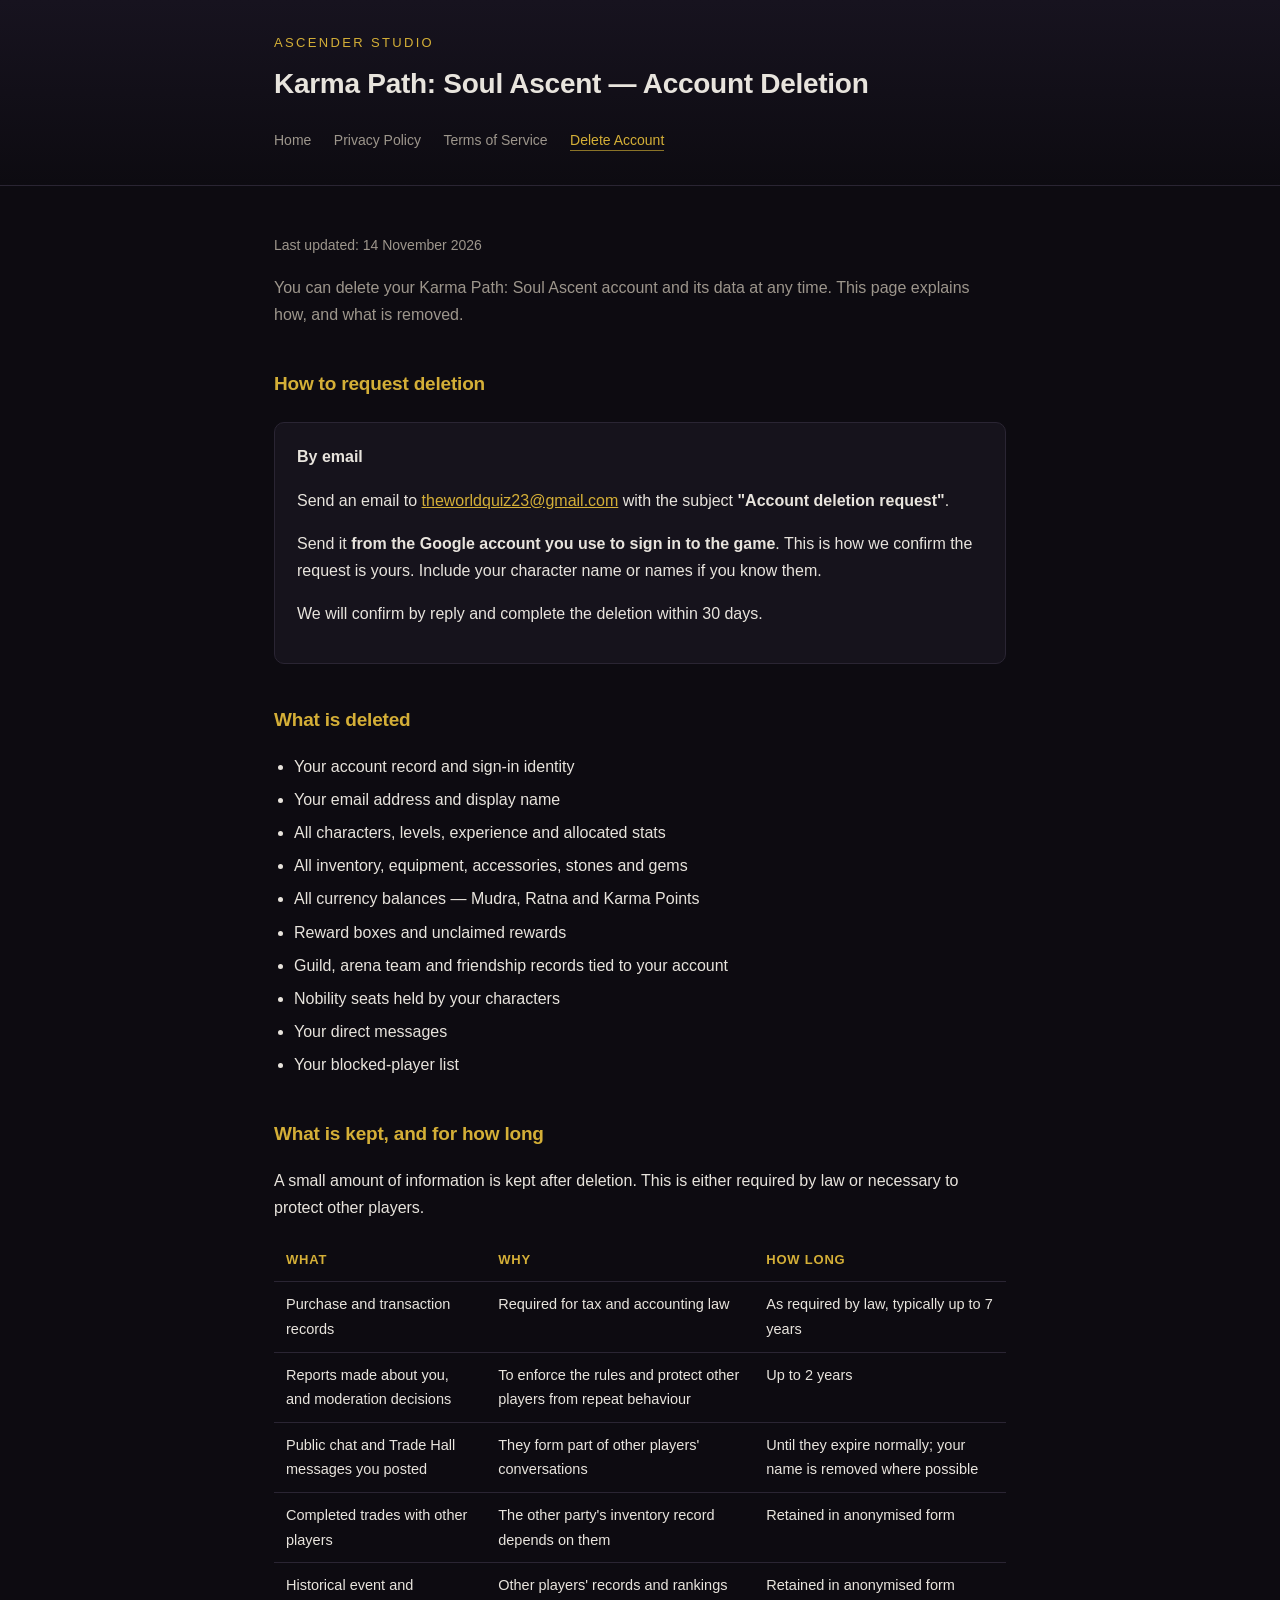
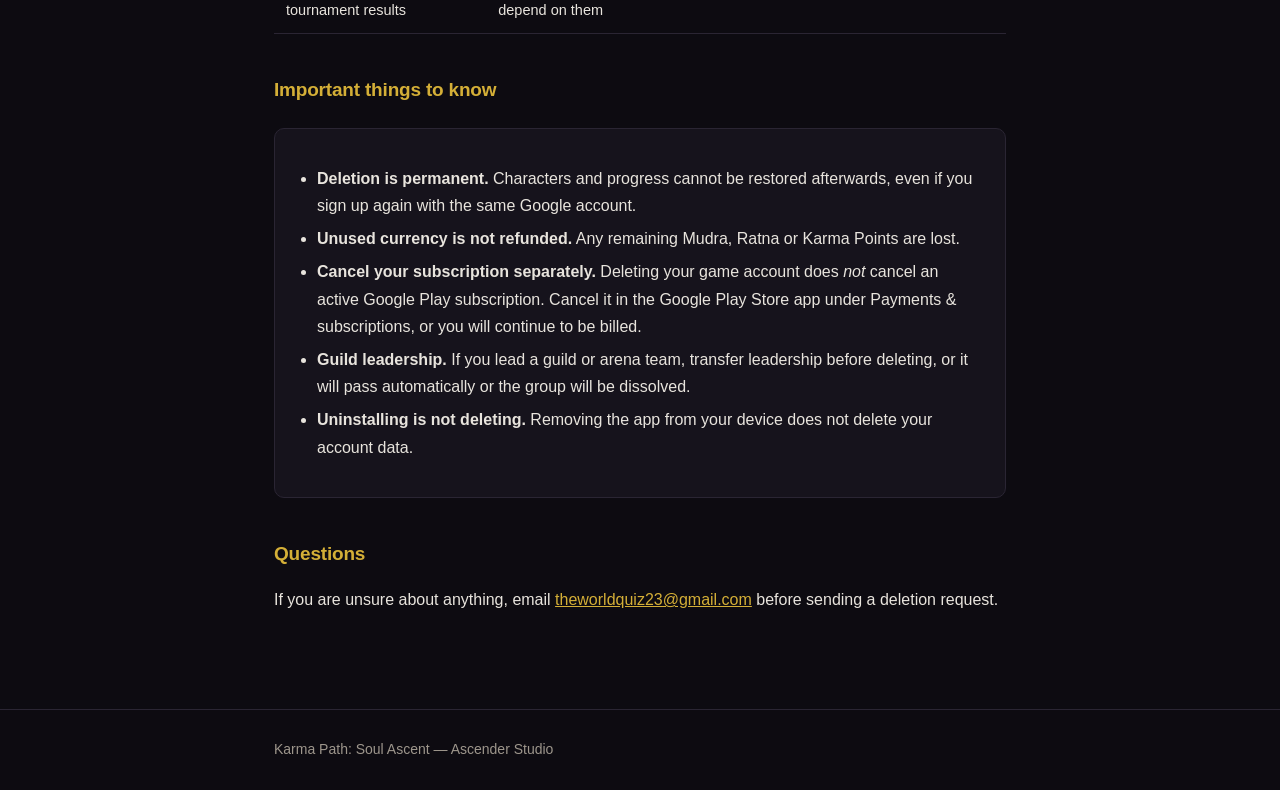
==== karma-path/delete-account.html @ 5b39ab26 "Add files via upload" ====
<!DOCTYPE html>
<html lang="en">
<head>
<meta charset="utf-8">
<meta name="viewport" content="width=device-width, initial-scale=1">
<title>Delete Your Account — Karma Path: Soul Ascent</title>
<link rel="stylesheet" href="../style.css">
</head>
<body>

<header class="site">
  <div class="wrap">
    <p class="brand">Ascender Studio</p>
    <h1 class="title">Karma Path: Soul Ascent — Account Deletion</h1>
    <nav>
      <a href="../index.html">Home</a>
      <a href="privacy.html">Privacy Policy</a>
      <a href="terms.html">Terms of Service</a>
      <a href="delete-account.html" aria-current="page">Delete Account</a>
    </nav>
  </div>
</header>

<main class="wrap">

<p class="meta">Last updated: 14 November 2026</p>

<p class="lead">You can delete your Karma Path: Soul Ascent account and its data at any time. This page explains how, and what is removed.</p>

<h2>How to request deletion</h2>

<div class="card">
<h3>By email</h3>
<p>Send an email to <a href="mailto:theworldquiz23@gmail.com?subject=Account%20deletion%20request">theworldquiz23@gmail.com</a> with the subject <strong>"Account deletion request"</strong>.</p>
<p>Send it <strong>from the Google account you use to sign in to the game</strong>. This is how we confirm the request is yours. Include your character name or names if you know them.</p>
<p>We will confirm by reply and complete the deletion within 30 days.</p>
</div>

<h2>What is deleted</h2>
<ul>
  <li>Your account record and sign-in identity</li>
  <li>Your email address and display name</li>
  <li>All characters, levels, experience and allocated stats</li>
  <li>All inventory, equipment, accessories, stones and gems</li>
  <li>All currency balances — Mudra, Ratna and Karma Points</li>
  <li>Reward boxes and unclaimed rewards</li>
  <li>Guild, arena team and friendship records tied to your account</li>
  <li>Nobility seats held by your characters</li>
  <li>Your direct messages</li>
  <li>Your blocked-player list</li>
</ul>

<h2>What is kept, and for how long</h2>
<p>A small amount of information is kept after deletion. This is either required by law or necessary to protect other players.</p>
<table>
  <tr><th>What</th><th>Why</th><th>How long</th></tr>
  <tr>
    <td>Purchase and transaction records</td>
    <td>Required for tax and accounting law</td>
    <td>As required by law, typically up to 7 years</td>
  </tr>
  <tr>
    <td>Reports made about you, and moderation decisions</td>
    <td>To enforce the rules and protect other players from repeat behaviour</td>
    <td>Up to 2 years</td>
  </tr>
  <tr>
    <td>Public chat and Trade Hall messages you posted</td>
    <td>They form part of other players' conversations</td>
    <td>Until they expire normally; your name is removed where possible</td>
  </tr>
  <tr>
    <td>Completed trades with other players</td>
    <td>The other party's inventory record depends on them</td>
    <td>Retained in anonymised form</td>
  </tr>
  <tr>
    <td>Historical event and tournament results</td>
    <td>Other players' records and rankings depend on them</td>
    <td>Retained in anonymised form</td>
  </tr>
</table>

<h2>Important things to know</h2>
<div class="card">
<ul>
  <li><strong>Deletion is permanent.</strong> Characters and progress cannot be restored afterwards, even if you sign up again with the same Google account.</li>
  <li><strong>Unused currency is not refunded.</strong> Any remaining Mudra, Ratna or Karma Points are lost.</li>
  <li><strong>Cancel your subscription separately.</strong> Deleting your game account does <em>not</em> cancel an active Google Play subscription. Cancel it in the Google Play Store app under Payments &amp; subscriptions, or you will continue to be billed.</li>
  <li><strong>Guild leadership.</strong> If you lead a guild or arena team, transfer leadership before deleting, or it will pass automatically or the group will be dissolved.</li>
  <li><strong>Uninstalling is not deleting.</strong> Removing the app from your device does not delete your account data.</li>
</ul>
</div>

<h2>Questions</h2>
<p>If you are unsure about anything, email <a href="mailto:theworldquiz23@gmail.com">theworldquiz23@gmail.com</a> before sending a deletion request.</p>

</main>

<footer class="site">
  <div class="wrap">
    Karma Path: Soul Ascent — Ascender Studio
  </div>
</footer>

</body>
</html>
---- style.css ----
:root {
  --bg: #0d0b11;
  --panel: #16131c;
  --gold: #d4af37;
  --gold-dim: #8a7328;
  --text: #e8e4dd;
  --muted: #9d968c;
  --line: #2a2533;
}
* { box-sizing: border-box; }
body {
  margin: 0;
  background: var(--bg);
  color: var(--text);
  font: 16px/1.7 -apple-system, BlinkMacSystemFont, "Segoe UI", Roboto, Helvetica, Arial, sans-serif;
}
.wrap { max-width: 780px; margin: 0 auto; padding: 48px 24px 80px; }
header.site {
  border-bottom: 1px solid var(--line);
  background: linear-gradient(180deg, #17131f 0%, var(--bg) 100%);
}
header.site .wrap { padding: 32px 24px; }
.brand {
  font-size: 13px; letter-spacing: .18em; text-transform: uppercase;
  color: var(--gold); margin: 0 0 6px;
}
.title { font-size: 28px; margin: 0; font-weight: 600; letter-spacing: -.01em; }
nav { margin-top: 18px; }
nav a {
  color: var(--muted); text-decoration: none; font-size: 14px; margin-right: 18px;
  border-bottom: 1px solid transparent; padding-bottom: 2px;
}
nav a:hover, nav a[aria-current] { color: var(--gold); border-bottom-color: var(--gold-dim); }
h2 {
  font-size: 19px; margin: 40px 0 12px; color: var(--gold);
  font-weight: 600; letter-spacing: -.01em;
}
h3 { font-size: 16px; margin: 26px 0 8px; font-weight: 600; }
p, li { color: var(--text); }
ul { padding-left: 20px; }
li { margin: 6px 0; }
.meta { color: var(--muted); font-size: 14px; margin: 0 0 8px; }
.lead { color: var(--muted); }
table { width: 100%; border-collapse: collapse; margin: 18px 0; font-size: 14.5px; }
th, td { text-align: left; padding: 10px 12px; border-bottom: 1px solid var(--line); vertical-align: top; }
th { color: var(--gold); font-weight: 600; font-size: 13px; text-transform: uppercase; letter-spacing: .06em; }
code { background: var(--panel); padding: 2px 6px; border-radius: 4px; font-size: 14px; color: var(--gold); }
a { color: var(--gold); }
.card {
  background: var(--panel); border: 1px solid var(--line);
  border-radius: 10px; padding: 20px 22px; margin: 22px 0;
}
.card h3 { margin-top: 0; }
footer.site {
  border-top: 1px solid var(--line); color: var(--muted); font-size: 14px;
}
footer.site .wrap { padding: 28px 24px; }
.home-links { display: grid; gap: 14px; margin-top: 28px; }
.home-links a {
  display: block; background: var(--panel); border: 1px solid var(--line);
  border-radius: 10px; padding: 18px 22px; text-decoration: none; color: var(--text);
}
.home-links a:hover { border-color: var(--gold-dim); }
.home-links strong { color: var(--gold); display: block; font-size: 16px; margin-bottom: 4px; }
.home-links span { color: var(--muted); font-size: 14px; }
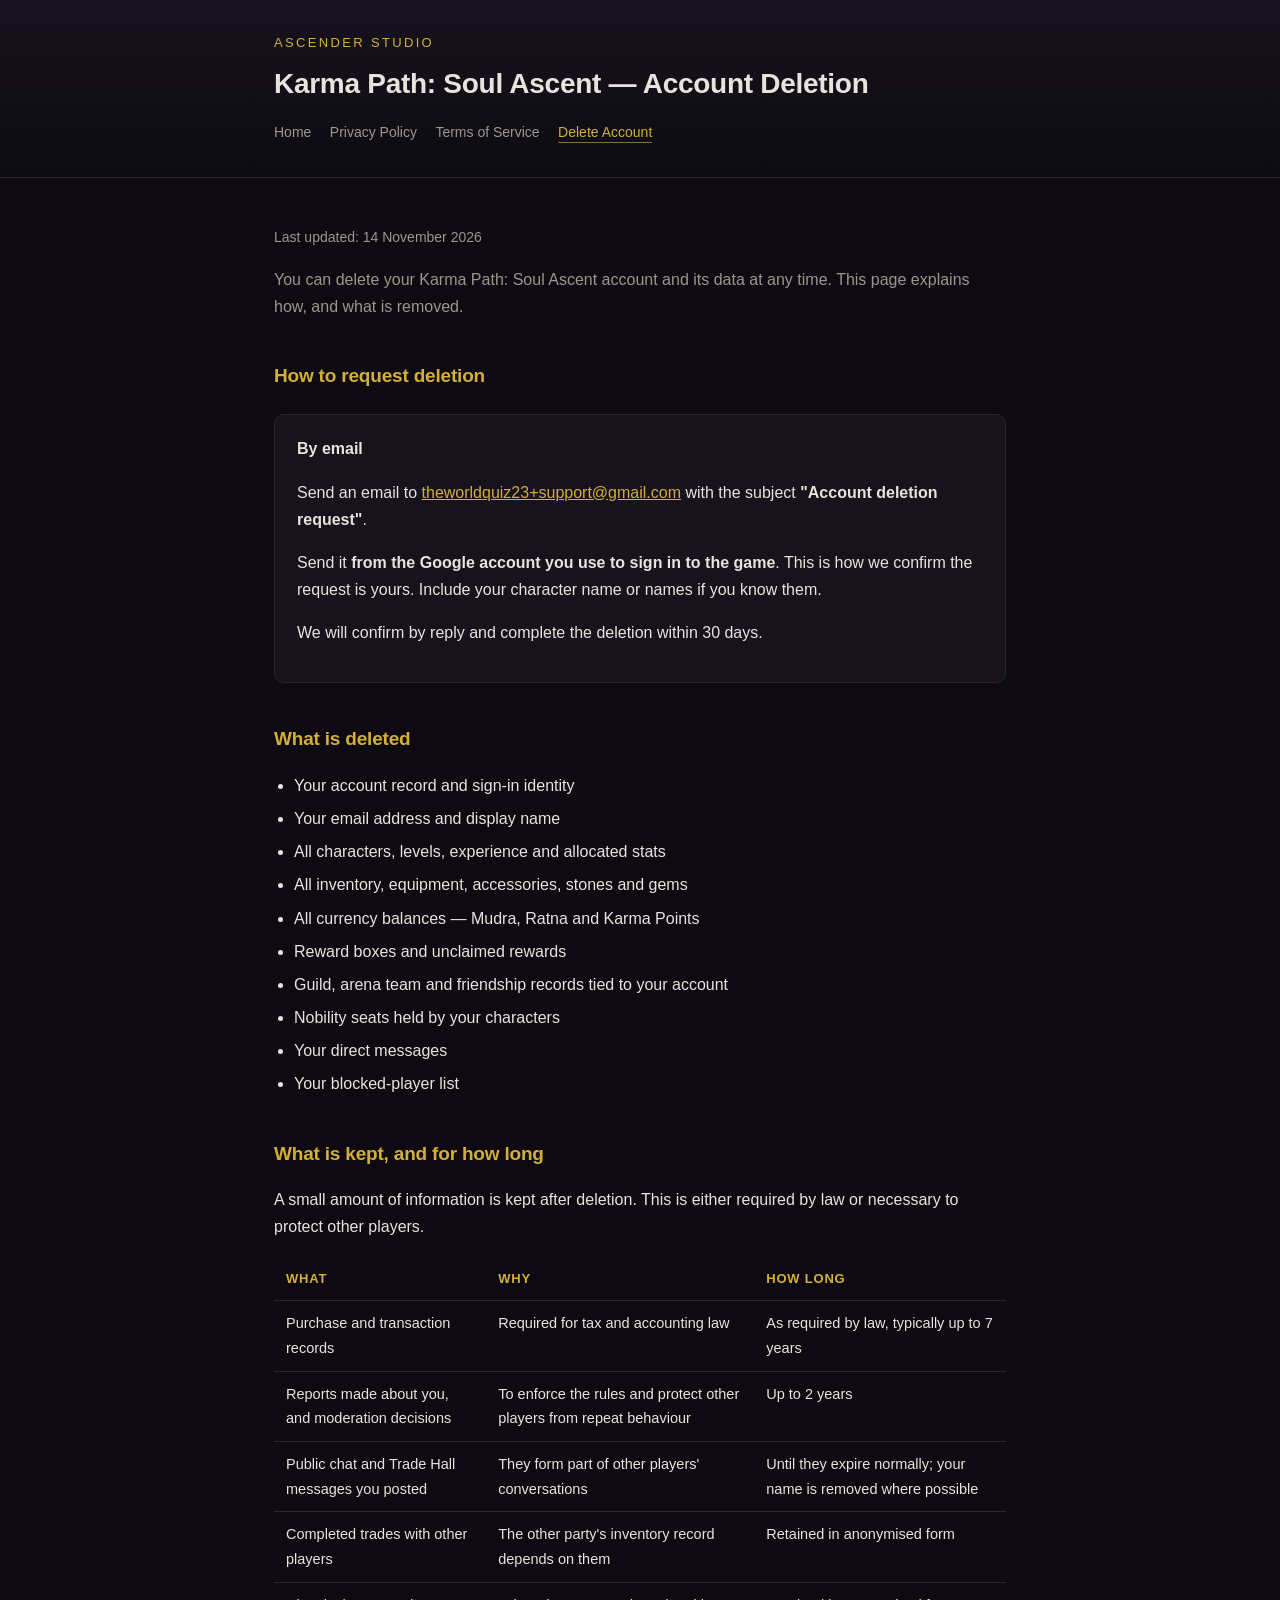
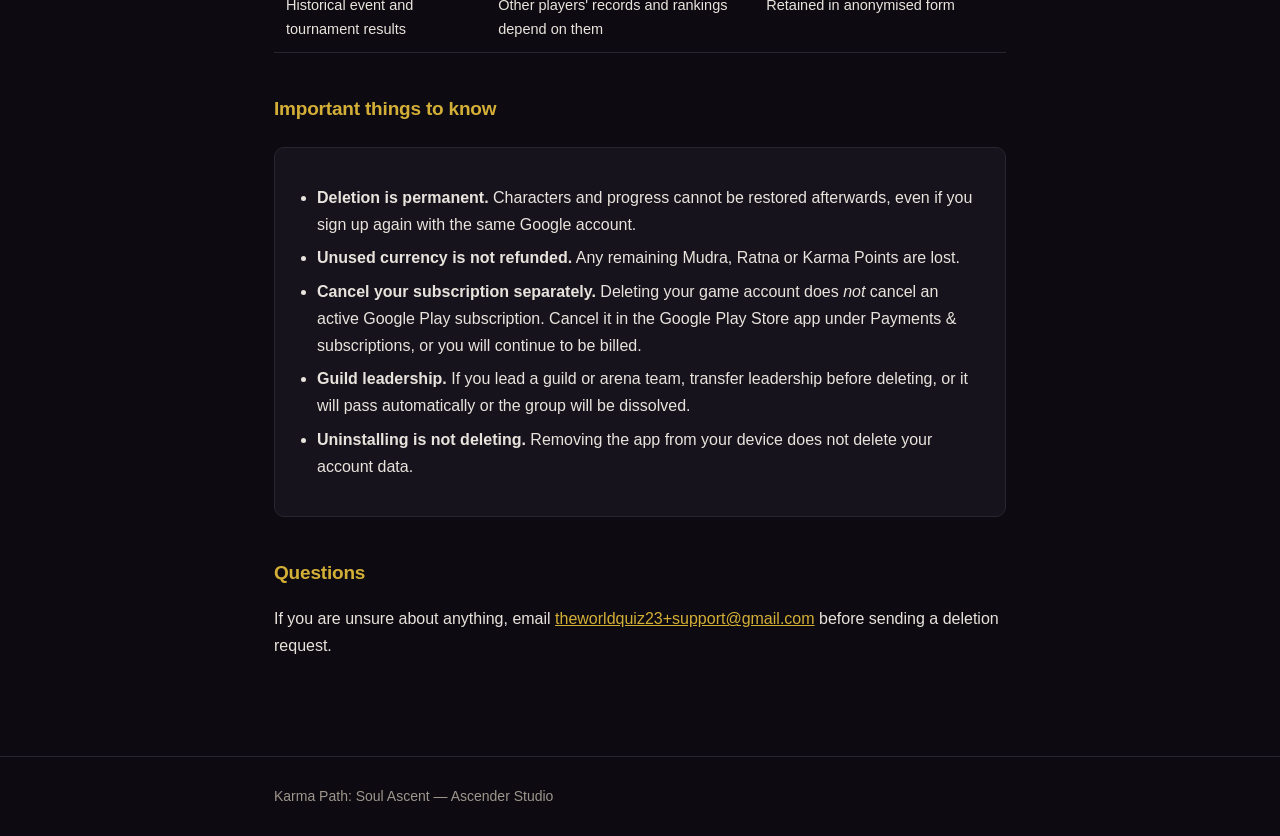
==== commit 52eee435: "Add files via upload" ====
--- a/karma-path/delete-account.html
+++ b/karma-path/delete-account.html
@@ -31,7 +31,7 @@
 
 <div class="card">
 <h3>By email</h3>
-<p>Send an email to <a href="mailto:theworldquiz23@gmail.com?subject=Account%20deletion%20request">theworldquiz23@gmail.com</a> with the subject <strong>"Account deletion request"</strong>.</p>
+<p>Send an email to <a href="mailto:theworldquiz23+support@gmail.com?subject=Account%20deletion%20request">theworldquiz23+support@gmail.com</a> with the subject <strong>"Account deletion request"</strong>.</p>
 <p>Send it <strong>from the Google account you use to sign in to the game</strong>. This is how we confirm the request is yours. Include your character name or names if you know them.</p>
 <p>We will confirm by reply and complete the deletion within 30 days.</p>
 </div>
@@ -93,7 +93,7 @@
 </div>
 
 <h2>Questions</h2>
-<p>If you are unsure about anything, email <a href="mailto:theworldquiz23@gmail.com">theworldquiz23@gmail.com</a> before sending a deletion request.</p>
+<p>If you are unsure about anything, email <a href="mailto:theworldquiz23+support@gmail.com">theworldquiz23+support@gmail.com</a> before sending a deletion request.</p>
 
 </main>
 
--- a/style.css
+++ b/style.css
@@ -63,3 +63,48 @@
 .home-links a:hover { border-color: var(--gold-dim); }
 .home-links strong { color: var(--gold); display: block; font-size: 16px; margin-bottom: 4px; }
 .home-links span { color: var(--muted); font-size: 14px; }
+
+/* ── Homepage (2026-11-21): hero, tribes, screenshots, news ───────────────── */
+header.site nav { margin-top: 10px; }
+header.site nav a { margin-right: 14px; }
+.hero {
+  text-align: center;
+  background: radial-gradient(ellipse at 50% 20%, rgba(212,175,55,.14), transparent 60%), var(--bg);
+  border-bottom: 1px solid var(--line);
+}
+.hero .wrap { padding: 56px 24px 48px; }
+.hero-logo { width: 128px; height: 128px; border-radius: 28px; box-shadow: 0 0 60px rgba(212,175,55,.25); }
+.hero h1 { margin: 22px 0 6px; font-size: 40px; letter-spacing: .02em; color: var(--gold); font-weight: 700; }
+.hero h1 span { display: block; font-size: 15px; letter-spacing: .32em; text-transform: uppercase; color: var(--muted); font-weight: 500; margin-top: 6px; }
+.hero-line { color: var(--text); max-width: 520px; margin: 14px auto 0; }
+.cta { display: flex; flex-wrap: wrap; gap: 12px; justify-content: center; margin-top: 28px; scroll-margin-top: 20px; }
+.btn {
+  display: inline-block; padding: 13px 22px; border-radius: 10px; font-weight: 600; font-size: 15px;
+  text-decoration: none; border: 1px solid var(--gold-dim); color: var(--gold); background: transparent;
+}
+.btn.gold { background: var(--gold); color: #120f08; border-color: var(--gold); }
+.btn:hover { filter: brightness(1.1); }
+.btn.off { opacity: .45; cursor: not-allowed; filter: none; }
+.cta-note { color: var(--muted); font-size: 13px; margin-top: 14px; }
+section { scroll-margin-top: 20px; }
+.story { font-size: 17px; color: var(--text); }
+.tribes { display: grid; gap: 16px; grid-template-columns: repeat(auto-fit, minmax(300px, 1fr)); }
+.tribe {
+  background: var(--panel); border: 1px solid var(--line); border-top: 3px solid var(--tc);
+  border-radius: 10px; padding: 18px 20px;
+  box-shadow: inset 0 40px 60px -50px var(--tc);
+}
+.tribe .role { margin: 0; font-size: 12px; letter-spacing: .14em; text-transform: uppercase; color: var(--tc); }
+.tribe h3 { margin: 6px 0 10px; font-size: 22px; }
+.tribe h3 span { font-size: 14px; color: var(--muted); font-weight: 500; margin-left: 6px; }
+.tribe p:last-child { margin: 0; font-size: 15px; color: #cfc9bf; }
+.features { padding-left: 18px; }
+.features strong { color: var(--gold); font-weight: 600; }
+.shots { display: grid; gap: 14px; grid-template-columns: repeat(auto-fit, minmax(160px, 1fr)); margin-top: 22px; }
+.shots figure { margin: 0; }
+.shots img { width: 100%; height: auto; border-radius: 12px; border: 1px solid var(--line); display: block; }
+.shots figcaption { color: var(--muted); font-size: 13px; text-align: center; margin-top: 6px; }
+.post { background: var(--panel); border: 1px solid var(--line); border-radius: 10px; padding: 16px 20px; margin: 14px 0; }
+.post h3 { margin: 2px 0 6px; }
+.post p:last-child { margin: 0; }
+@media (max-width: 520px) { .hero h1 { font-size: 32px; } .wrap { padding-left: 18px; padding-right: 18px; } }
